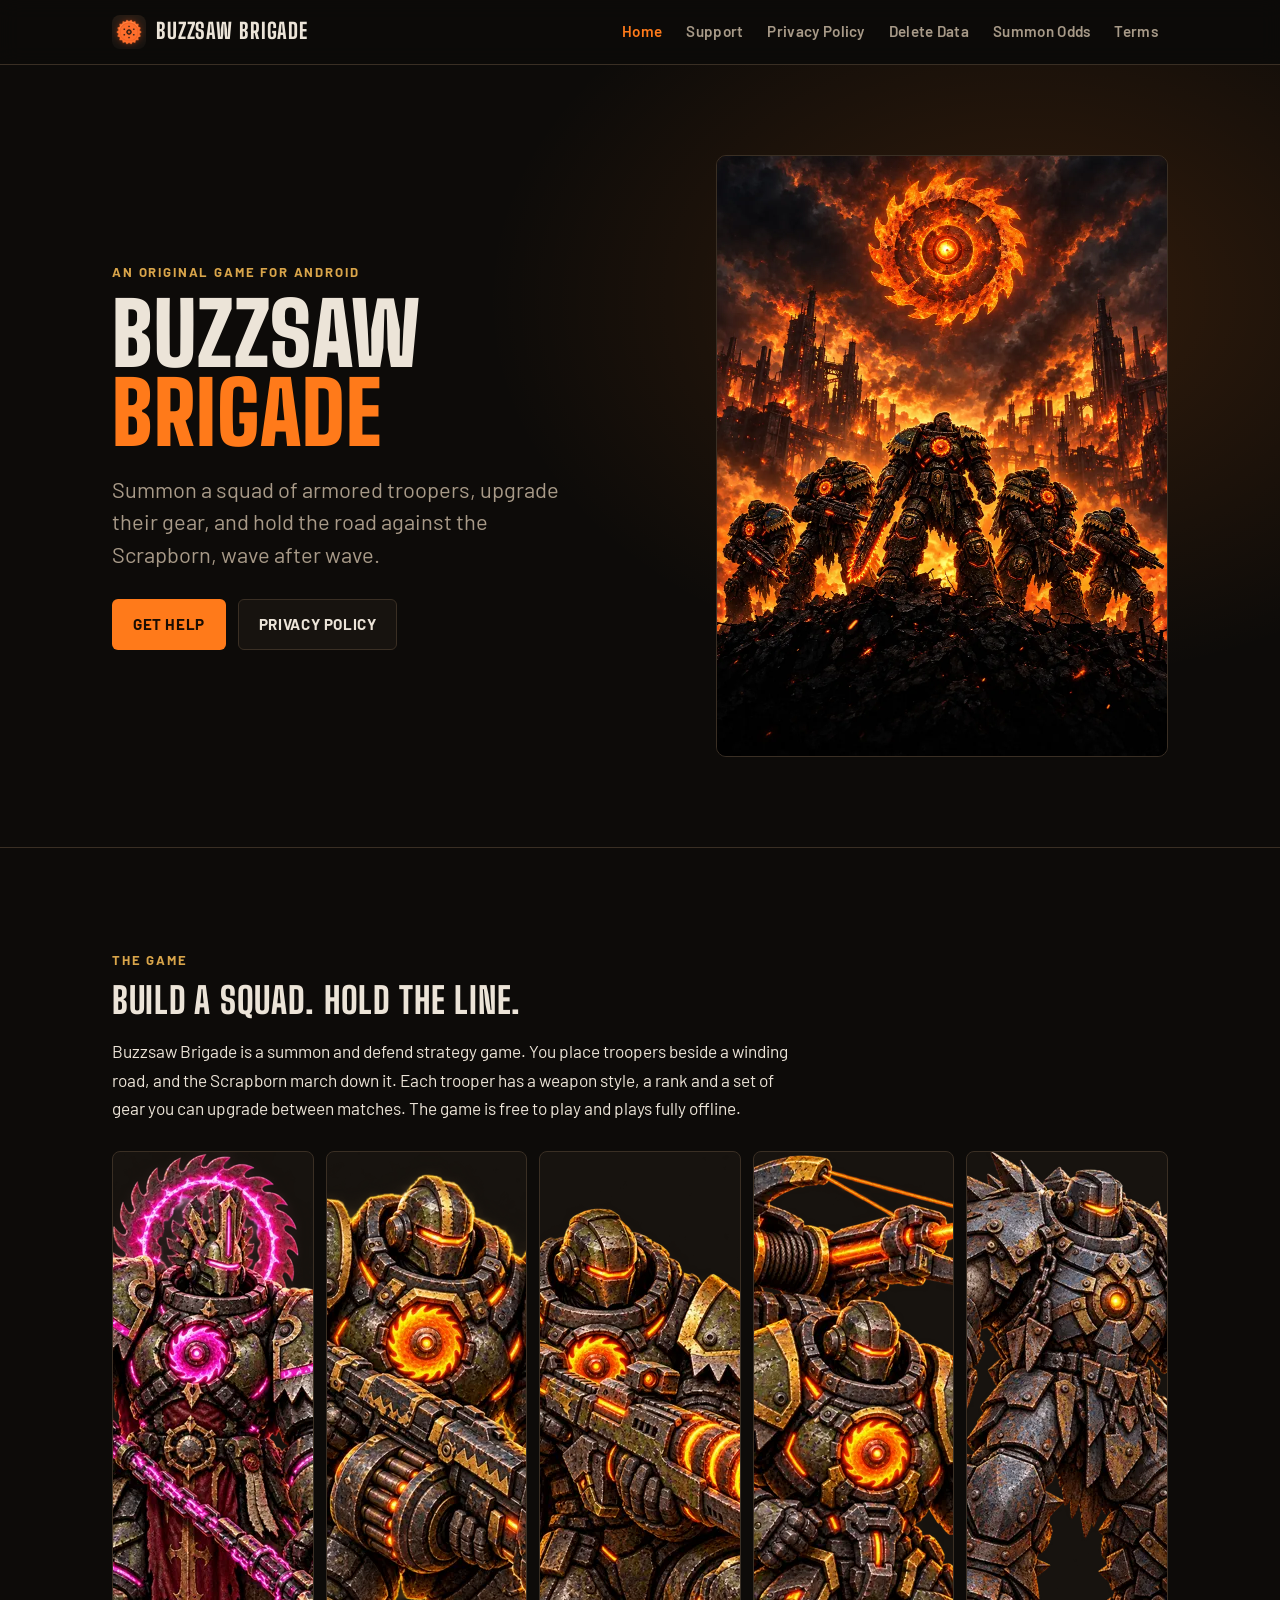
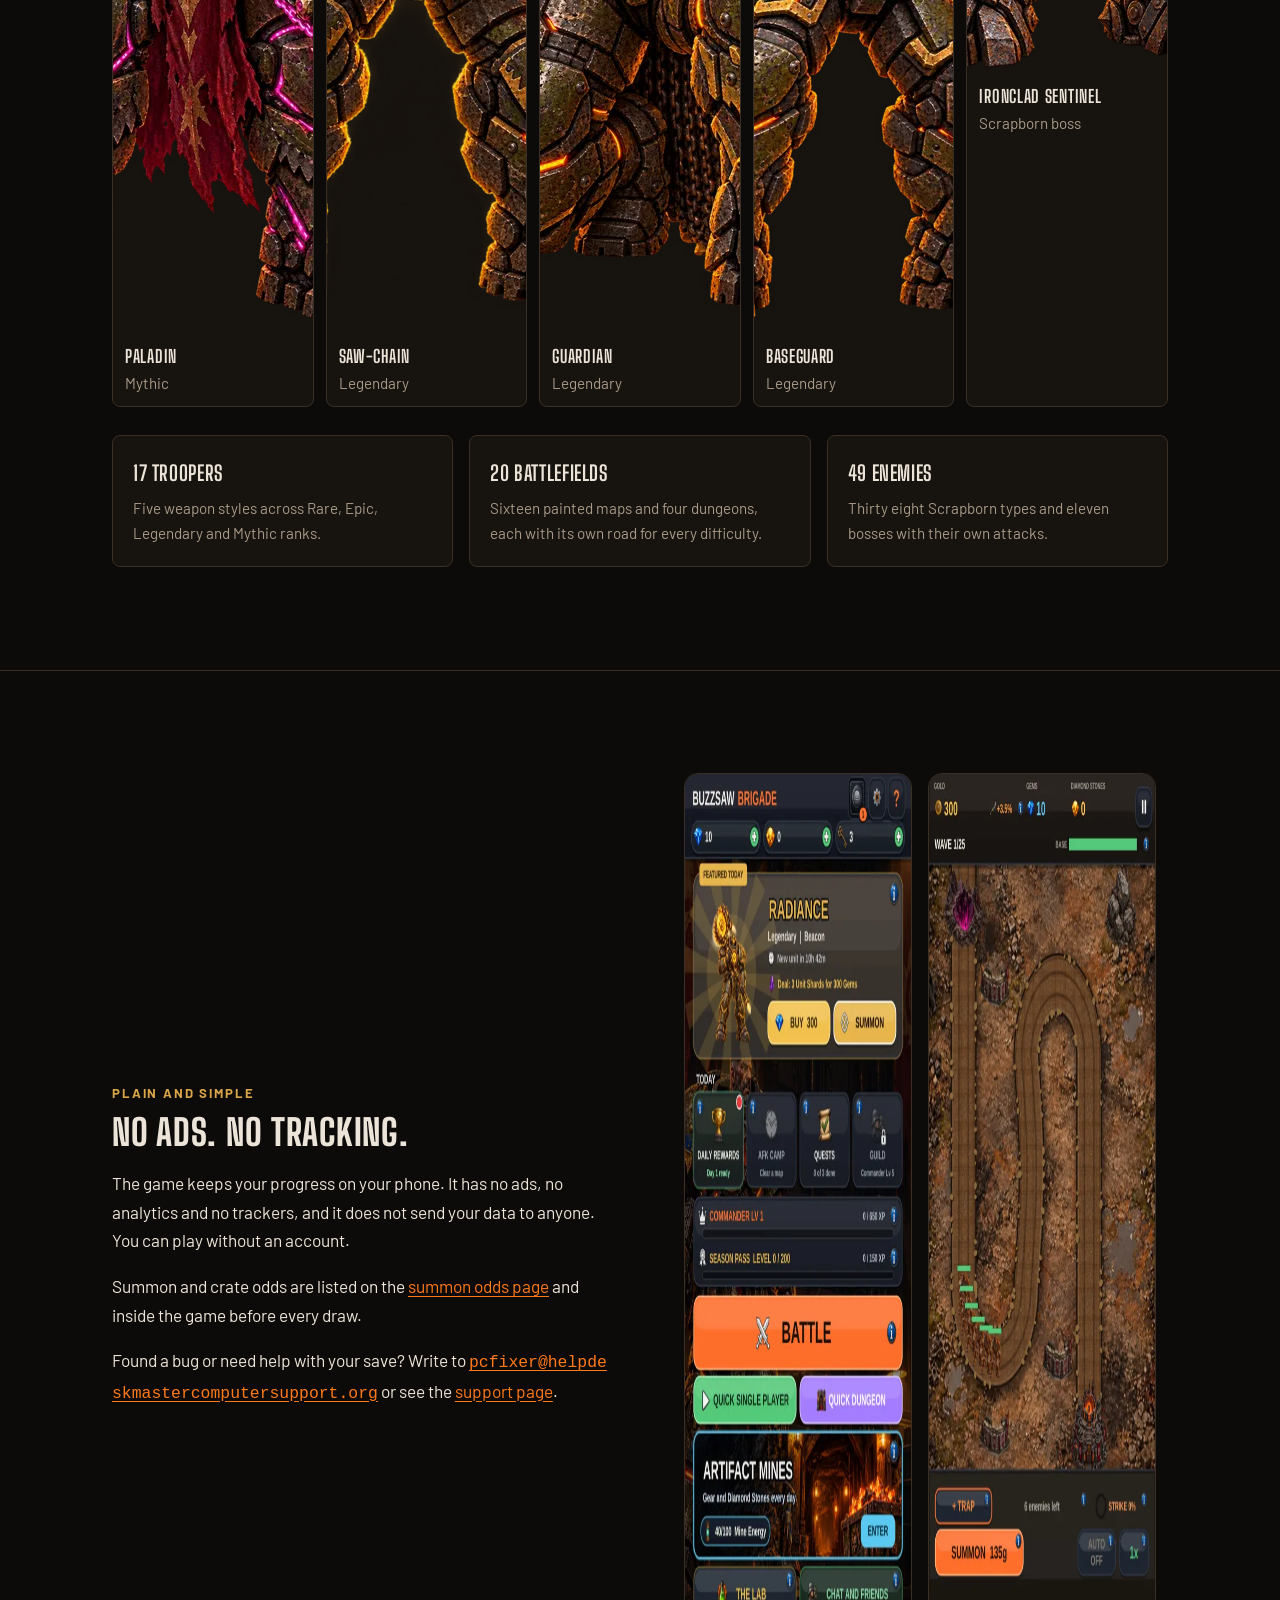
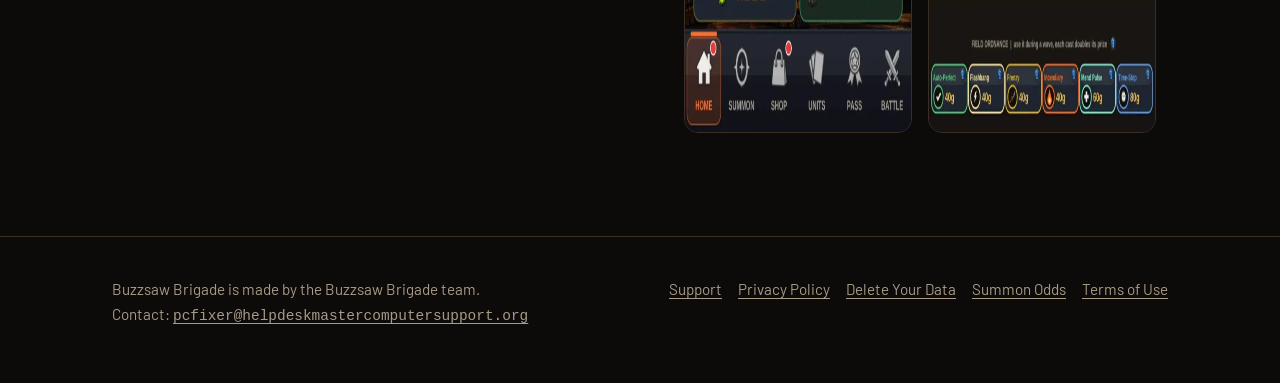
==== index.html @ cee706b9 "Buzzsaw Brigade website" ====
<!doctype html>
<html lang="en">
<head>
<meta charset="utf-8">
<meta name="viewport" content="width=device-width, initial-scale=1">
<title>Buzzsaw Brigade | Official site</title>
<meta name="description" content="Buzzsaw Brigade is a summon and defend strategy game for Android. Get help, read the privacy policy, and contact the developer.">
<link rel="canonical" href="https://buzzsawbrigade.github.io/">
<meta property="og:title" content="Buzzsaw Brigade | Official site">
<meta property="og:description" content="Buzzsaw Brigade is a summon and defend strategy game for Android. Get help, read the privacy policy, and contact the developer.">
<meta property="og:type" content="website">
<meta property="og:url" content="https://buzzsawbrigade.github.io/">
<meta property="og:image" content="https://buzzsawbrigade.github.io/img/og.jpg">
<meta name="theme-color" content="#0d0b09">
<link rel="icon" type="image/png" href="favicon.png">
<link rel="preconnect" href="https://fonts.googleapis.com">
<link rel="preconnect" href="https://fonts.gstatic.com" crossorigin>
<link href="https://fonts.googleapis.com/css2?family=Barlow:wght@400;600;700&family=Big+Shoulders+Display:wght@800;900&display=swap" rel="stylesheet">
<link rel="stylesheet" href="style.css">
</head>
<body>
<a class="skip" href="#main">Skip to content</a>
<header class="site-header">
  <div class="wrap">
    <a class="brand" href="index.html"><img src="img/icon-192.png" alt="" width="34" height="34"><span>Buzzsaw Brigade</span></a>
    <button class="menu-btn" type="button" aria-expanded="false" aria-controls="nav">Menu</button>
    <nav class="nav" id="nav" aria-label="Main"><a href="index.html" aria-current="page">Home</a><a href="support.html">Support</a><a href="privacy.html">Privacy Policy</a><a href="delete-data.html">Delete Data</a><a href="odds.html">Summon Odds</a><a href="terms.html">Terms</a></nav>
  </div>
</header>
<main id="main">
<section class="hero">
  <div class="wrap hero-grid">
    <div>
      <p class="kicker">An original game for Android</p>
      <h1>Buzzsaw <em>Brigade</em></h1>
      <p class="lead">Summon a squad of armored troopers, upgrade their gear, and hold the road against the Scrapborn, wave after wave.</p>
      <div class="btns">
        <a class="btn btn-primary" href="support.html">Get help</a>
        <a class="btn btn-ghost" href="privacy.html">Privacy policy</a>
      </div>
    </div>
    <div class="hero-art"><img src="img/hero.webp" alt="A squad of armored troopers stands on a ridge in front of a burning city under a glowing sawblade sun" width="900" height="1350" fetchpriority="high"></div>
  </div>
</section>

<section class="block">
  <div class="wrap">
    <p class="kicker">The game</p>
    <h2>Build a squad. Hold the line.</h2>
    <p class="prose">Buzzsaw Brigade is a summon and defend strategy game. You place troopers beside a winding road, and the Scrapborn march down it. Each trooper has a weapon style, a rank and a set of gear you can upgrade between matches. The game is free to play and plays fully offline.</p>
    <div class="roster">
      <figure><img src="img/unit-paladin.webp" alt="Paladin, a mythic trooper in ornate armor holding a glowing pink saw glaive" width="520" height="780" loading="lazy"><figcaption><b>Paladin</b>Mythic</figcaption></figure>
      <figure><img src="img/unit-sawchain.webp" alt="Saw-Chain, a legendary trooper with a heavy saw cannon" width="520" height="780" loading="lazy"><figcaption><b>Saw-Chain</b>Legendary</figcaption></figure>
      <figure><img src="img/unit-guardian.webp" alt="Guardian, a legendary trooper with a long rifle" width="520" height="780" loading="lazy"><figcaption><b>Guardian</b>Legendary</figcaption></figure>
      <figure><img src="img/unit-baseguard.webp" alt="Baseguard, a legendary trooper with a tower shield" width="520" height="780" loading="lazy"><figcaption><b>Baseguard</b>Legendary</figcaption></figure>
      <figure><img src="img/boss-ironclad.webp" alt="Ironclad Sentinel, a hulking scrap metal boss with a cannon arm" width="520" height="520" loading="lazy"><figcaption><b>Ironclad Sentinel</b>Scrapborn boss</figcaption></figure>
    </div>
    <div class="facts">
      <div class="fact"><b>17 troopers</b><p>Five weapon styles across Rare, Epic, Legendary and Mythic ranks.</p></div>
      <div class="fact"><b>20 battlefields</b><p>Sixteen painted maps and four dungeons, each with its own road for every difficulty.</p></div>
      <div class="fact"><b>49 enemies</b><p>Thirty eight Scrapborn types and eleven bosses with their own attacks.</p></div>
    </div>
  </div>
</section>

<section class="block">
  <div class="wrap split">
    <div>
      <p class="kicker">Plain and simple</p>
      <h2>No ads. No tracking.</h2>
      <p>The game keeps your progress on your phone. It has no ads, no analytics and no trackers, and it does not send your data to anyone. You can play without an account.</p>
      <p>Summon and crate odds are listed on the <a href="odds.html">summon odds page</a> and inside the game before every draw.</p>
      <p>Found a bug or need help with your save? Write to <a class="email" href="mailto:pcfixer@helpdeskmastercomputersupport.org">pcfixer@helpdeskmastercomputersupport.org</a> or see the <a href="support.html">support page</a>.</p>
    </div>
    <div class="shots">
      <img src="img/shot-hub.webp" alt="The Buzzsaw Brigade home screen with the featured trooper and the battle button" width="540" height="960">
      <img src="img/shot-battle.webp" alt="The Foundry map, a winding road through a scorched factory yard" width="540" height="960">
    </div>
  </div>
</section>
</main>
<footer class="site-footer">
  <div class="wrap">
    <div>Buzzsaw Brigade is made by the Buzzsaw Brigade team.<br>Contact: <a class="email" href="mailto:pcfixer@helpdeskmastercomputersupport.org">pcfixer@helpdeskmastercomputersupport.org</a></div>
    <nav aria-label="Footer">
      <a href="support.html">Support</a>
      <a href="privacy.html">Privacy Policy</a>
      <a href="delete-data.html">Delete Your Data</a>
      <a href="odds.html">Summon Odds</a>
      <a href="terms.html">Terms of Use</a>
    </nav>
  </div>
</footer>
<script>
  (function () {
    var b = document.querySelector(".menu-btn"), n = document.getElementById("nav");
    if (!b || !n) return;
    b.addEventListener("click", function () {
      var open = n.classList.toggle("open");
      b.setAttribute("aria-expanded", open ? "true" : "false");
    });
  })();
</script>
</body>
</html>
---- style.css ----
:root {
  --bg: #0d0b09;
  --surface: #17130f;
  --surface-2: #1f1a14;
  --line: #3a2f24;
  --text: #ece4d8;
  --muted: #a89a88;
  --accent: #ff7a1a;
  --accent-ink: #1a0d03;
  --brass: #d9a54a;
  --danger: #ff6b5b;
  --radius: 6px;
  --max: 1120px;
  --prose: 68ch;
  --font-display: "Big Shoulders Display", "Oswald", Impact, sans-serif;
  --font-body: "Barlow", "Segoe UI", system-ui, sans-serif;
  --text-xs: clamp(0.75rem, 0.72rem + 0.15vw, 0.82rem);
  --text-sm: clamp(0.875rem, 0.85rem + 0.15vw, 0.95rem);
  --text-base: clamp(1rem, 0.97rem + 0.15vw, 1.08rem);
  --text-lg: clamp(1.15rem, 1.05rem + 0.4vw, 1.4rem);
  --text-xl: clamp(1.6rem, 1.3rem + 1.2vw, 2.3rem);
  --text-hero: clamp(2.8rem, 1.8rem + 4.5vw, 5.6rem);
}

* { box-sizing: border-box; }
html { -webkit-text-size-adjust: 100%; }
body {
  margin: 0;
  background: var(--bg);
  color: var(--text);
  font-family: var(--font-body);
  font-size: var(--text-base);
  line-height: 1.65;
}
img { max-width: 100%; display: block; }
a { color: var(--accent); text-underline-offset: 3px; }
a:hover { color: #ffa25c; }
:focus-visible { outline: 2px solid var(--brass); outline-offset: 3px; }

.skip { position: absolute; left: -9999px; }
.skip:focus { left: 12px; top: 12px; background: var(--accent); color: var(--accent-ink); padding: 8px 12px; z-index: 99; }

.wrap { max-width: var(--max); margin: 0 auto; padding: 0 clamp(16px, 4vw, 32px); }

/* header */
.site-header {
  position: sticky; top: 0; z-index: 50;
  background: rgba(13, 11, 9, 0.92);
  backdrop-filter: blur(10px);
  border-bottom: 1px solid var(--line);
}
.site-header .wrap { display: flex; align-items: center; justify-content: space-between; gap: 16px; min-height: 64px; }
.brand { display: flex; align-items: center; gap: 10px; color: var(--text); text-decoration: none; }
.brand img { width: 34px; height: 34px; border-radius: 8px; }
.brand span { font-family: var(--font-display); font-weight: 800; font-size: 1.35rem; letter-spacing: 0.04em; text-transform: uppercase; }
.nav { display: flex; gap: 4px; flex-wrap: wrap; }
.nav a {
  color: var(--muted); text-decoration: none; font-size: var(--text-sm); font-weight: 600;
  padding: 8px 10px; border-radius: var(--radius); letter-spacing: 0.02em;
}
.nav a:hover { color: var(--text); background: var(--surface-2); }
.nav a[aria-current="page"] { color: var(--accent); }
.menu-btn { display: none; }

@media (max-width: 820px) {
  .menu-btn {
    display: inline-flex; align-items: center; gap: 6px;
    background: var(--surface-2); color: var(--text); border: 1px solid var(--line);
    border-radius: var(--radius); padding: 8px 12px; font: 600 var(--text-sm) var(--font-body); cursor: pointer;
  }
  .nav {
    display: none; position: absolute; left: 0; right: 0; top: 64px;
    flex-direction: column; background: var(--surface); border-bottom: 1px solid var(--line); padding: 8px 16px 16px;
  }
  .nav.open { display: flex; }
  .nav a { padding: 12px 8px; font-size: var(--text-base); }
}

/* hero */
.hero { position: relative; overflow: hidden; border-bottom: 1px solid var(--line); }
.hero-grid { display: grid; grid-template-columns: 1.1fr 0.9fr; gap: clamp(24px, 4vw, 56px); align-items: center; padding-block: clamp(40px, 7vw, 96px); }
.hero h1 {
  font-family: var(--font-display); font-weight: 900; font-size: var(--text-hero);
  line-height: 0.92; letter-spacing: 0.01em; text-transform: uppercase; margin: 0 0 20px;
}
.hero h1 em { font-style: normal; color: var(--accent); }
.hero p.lead { color: var(--muted); font-size: var(--text-lg); max-width: 40ch; margin: 0 0 28px; line-height: 1.5; }
.hero-art { position: relative; border-radius: 10px; overflow: hidden; border: 1px solid var(--line); aspect-ratio: 3 / 4; }
.hero-art img { width: 100%; height: 100%; object-fit: cover; object-position: 50% 30%; }
.hero::before {
  content: ""; position: absolute; inset: 0;
  background: radial-gradient(60% 70% at 80% 30%, rgba(255, 122, 26, 0.16), transparent 70%);
  pointer-events: none;
}
@media (max-width: 820px) {
  .hero-grid { grid-template-columns: 1fr; }
  .hero-art { aspect-ratio: 4 / 3; }
}

.btns { display: flex; gap: 12px; flex-wrap: wrap; }
.btn {
  display: inline-flex; align-items: center; justify-content: center; gap: 8px;
  padding: 12px 20px; border-radius: var(--radius); font-weight: 700; font-size: var(--text-sm);
  letter-spacing: 0.04em; text-transform: uppercase; text-decoration: none; border: 1px solid transparent;
}
.btn-primary { background: var(--accent); color: var(--accent-ink); }
.btn-primary:hover { background: #ff9440; color: var(--accent-ink); }
.btn-ghost { border-color: var(--line); color: var(--text); background: var(--surface); }
.btn-ghost:hover { border-color: var(--brass); color: var(--text); }

/* sections */
section.block { padding: clamp(48px, 8vw, 104px) 0; border-bottom: 1px solid var(--line); }
.kicker { font-size: var(--text-xs); color: var(--brass); font-weight: 700; letter-spacing: 0.14em; text-transform: uppercase; margin: 0 0 10px; }
h2 { font-family: var(--font-display); font-weight: 800; font-size: var(--text-xl); line-height: 1.05; text-transform: uppercase; letter-spacing: 0.02em; margin: 0 0 16px; }
h3 { font-size: var(--text-lg); line-height: 1.3; margin: 28px 0 8px; }

.split { display: grid; grid-template-columns: 1fr 1fr; gap: clamp(24px, 5vw, 64px); align-items: center; }
@media (max-width: 820px) { .split { grid-template-columns: 1fr; } }

.roster { display: grid; grid-template-columns: repeat(5, 1fr); gap: 12px; margin-top: 28px; }
.roster figure { margin: 0; background: var(--surface); border: 1px solid var(--line); border-radius: 8px; overflow: hidden; }
.roster img { width: 100%; aspect-ratio: 3 / 4; object-fit: cover; object-position: top; }
.roster figcaption { padding: 10px 12px; font-size: var(--text-sm); color: var(--muted); }
.roster figcaption b { display: block; color: var(--text); font-family: var(--font-display); font-size: 1.1rem; letter-spacing: 0.04em; text-transform: uppercase; }
@media (max-width: 900px) { .roster { grid-template-columns: repeat(3, 1fr); } }
@media (max-width: 520px) { .roster { grid-template-columns: repeat(2, 1fr); } }

.facts { display: grid; grid-template-columns: repeat(3, 1fr); gap: 16px; margin-top: 28px; }
.fact { background: var(--surface); border: 1px solid var(--line); border-radius: 8px; padding: 20px; }
.fact b { display: block; font-family: var(--font-display); font-size: 1.3rem; text-transform: uppercase; letter-spacing: 0.03em; margin-bottom: 6px; }
.fact p { margin: 0; color: var(--muted); font-size: var(--text-sm); }
@media (max-width: 820px) { .facts { grid-template-columns: 1fr; } }

.shots { display: flex; gap: 16px; justify-content: center; }
.shots img { width: min(46%, 260px); border-radius: 14px; border: 1px solid var(--line); }

/* document pages */
.page-head { padding: clamp(40px, 6vw, 72px) 0 24px; border-bottom: 1px solid var(--line);
  background: linear-gradient(180deg, rgba(255,122,26,0.07), transparent 80%); }
.page-head h1 { font-family: var(--font-display); font-weight: 900; font-size: clamp(2.2rem, 1.6rem + 2.6vw, 3.6rem); line-height: 1; text-transform: uppercase; margin: 0 0 12px; }
.page-head p { color: var(--muted); margin: 0; max-width: var(--prose); }

.doc { display: grid; grid-template-columns: 220px 1fr; gap: clamp(24px, 5vw, 64px); padding-block: 40px 80px; }
.toc { position: sticky; top: 88px; align-self: start; font-size: var(--text-sm); }
.toc p { color: var(--brass); font-weight: 700; letter-spacing: 0.12em; text-transform: uppercase; font-size: var(--text-xs); margin: 0 0 8px; }
.toc a { display: block; color: var(--muted); text-decoration: none; padding: 5px 0; border-left: 2px solid var(--line); padding-left: 12px; }
.toc a:hover { color: var(--text); border-color: var(--accent); }
.prose { max-width: var(--prose); }
.prose h2 { font-size: clamp(1.35rem, 1.2rem + 0.7vw, 1.8rem); margin-top: 44px; scroll-margin-top: 88px; }
.prose h2:first-child { margin-top: 0; }
.prose li { margin: 6px 0; }
.prose table { width: 100%; border-collapse: collapse; margin: 16px 0; font-size: var(--text-sm); }
.prose th, .prose td { text-align: left; padding: 10px 12px; border-bottom: 1px solid var(--line); vertical-align: top; }
.prose th { color: var(--brass); font-weight: 700; text-transform: uppercase; font-size: var(--text-xs); letter-spacing: 0.08em; }
.prose td.num { font-variant-numeric: tabular-nums; }
@media (max-width: 820px) {
  .doc { grid-template-columns: 1fr; }
  .toc { position: static; }
}

.callout { background: var(--surface); border: 1px solid var(--line); border-left: 3px solid var(--accent); border-radius: var(--radius); padding: 16px 20px; margin: 20px 0; }
.callout p { margin: 0; }
.callout p + p { margin-top: 8px; }

.cards { display: grid; grid-template-columns: repeat(2, 1fr); gap: 16px; margin: 20px 0; }
.card { background: var(--surface); border: 1px solid var(--line); border-radius: 8px; padding: 20px; }
.card h3 { margin-top: 0; }
.card p { color: var(--muted); margin: 0 0 14px; font-size: var(--text-sm); }
@media (max-width: 640px) { .cards { grid-template-columns: 1fr; } }

details { background: var(--surface); border: 1px solid var(--line); border-radius: var(--radius); margin: 10px 0; }
summary { cursor: pointer; padding: 14px 18px; font-weight: 700; list-style: none; }
summary::-webkit-details-marker { display: none; }
summary::after { content: "+"; float: right; color: var(--accent); font-weight: 800; }
details[open] summary::after { content: "\2212"; }
details > div { padding: 0 18px 16px; color: var(--muted); }
details > div p { margin: 0 0 8px; }

.email { font-family: ui-monospace, Menlo, Consolas, monospace; font-size: 0.95em; word-break: break-all; }

/* footer */
.site-footer { padding: 40px 0 56px; color: var(--muted); font-size: var(--text-sm); }
.site-footer .wrap { display: flex; flex-wrap: wrap; justify-content: space-between; gap: 24px; }
.site-footer nav { display: flex; flex-wrap: wrap; gap: 16px; }
.site-footer a { color: var(--muted); }
.site-footer a:hover { color: var(--text); }
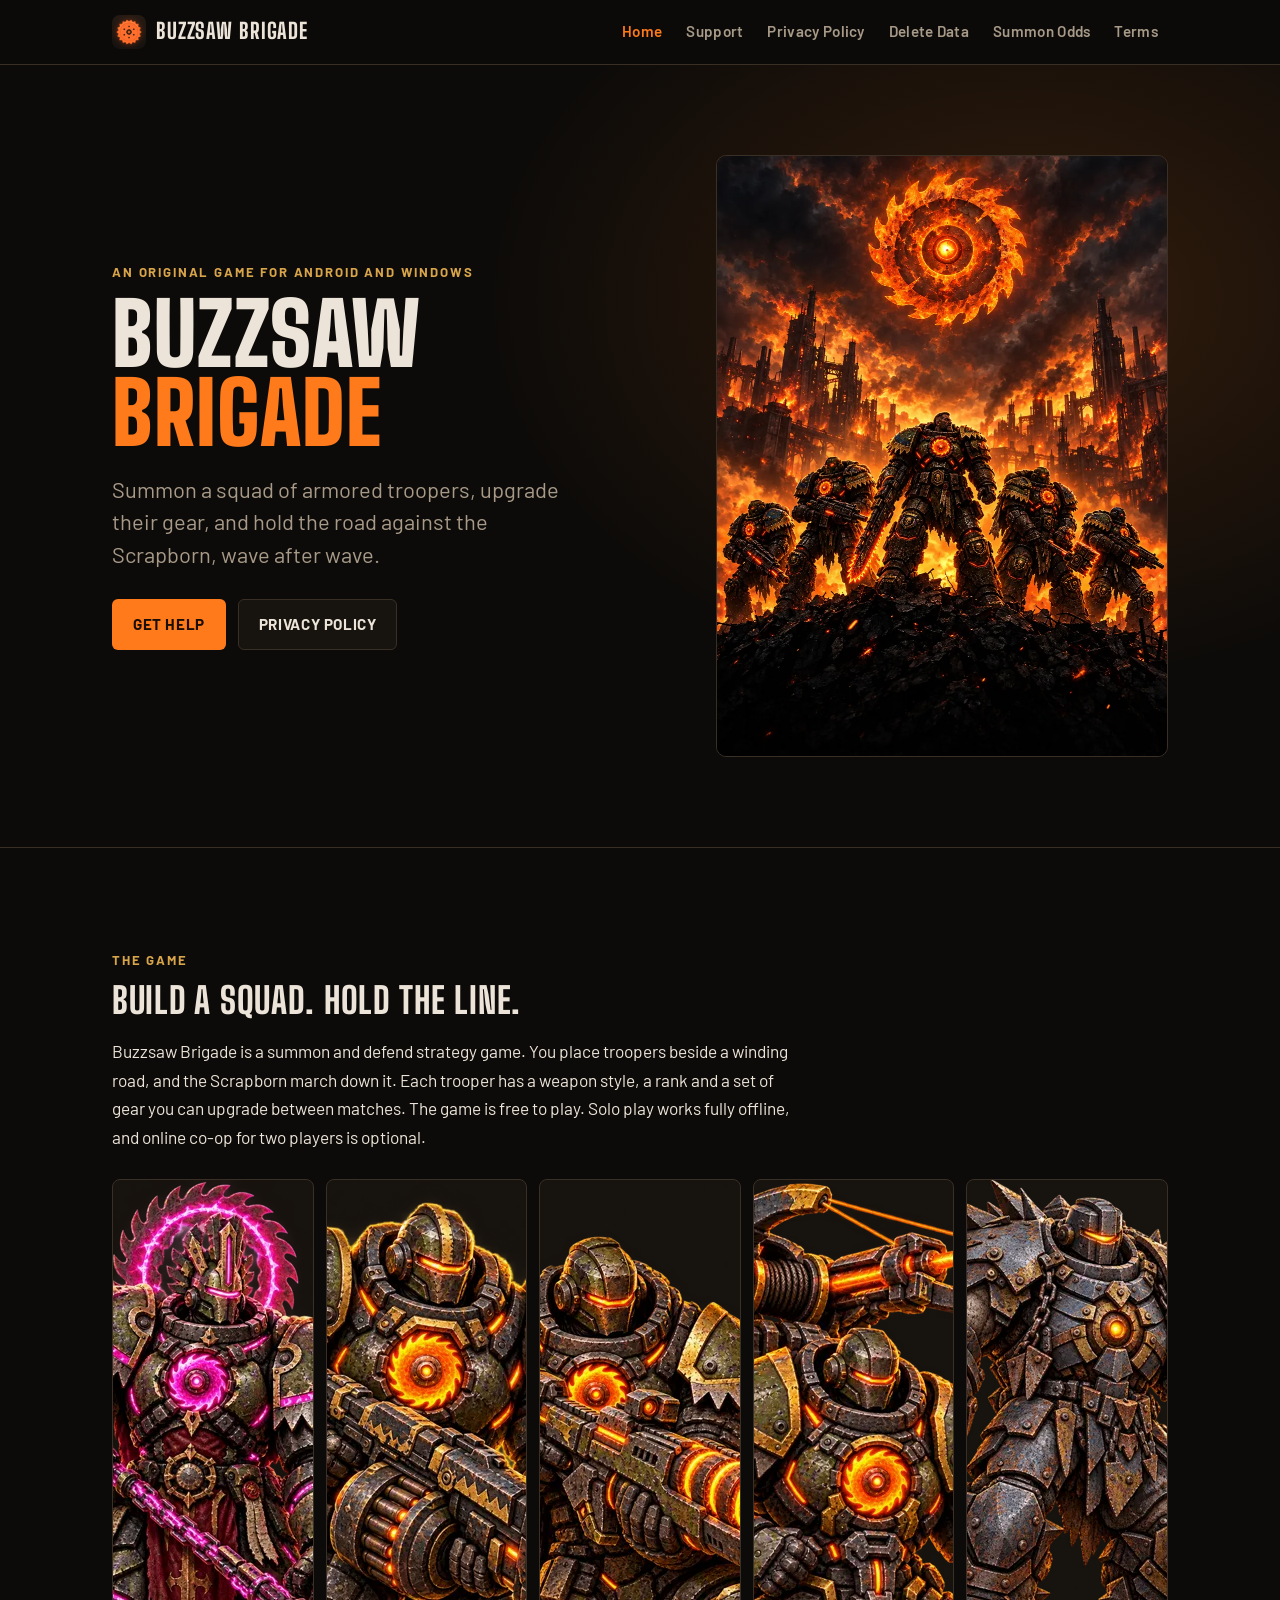
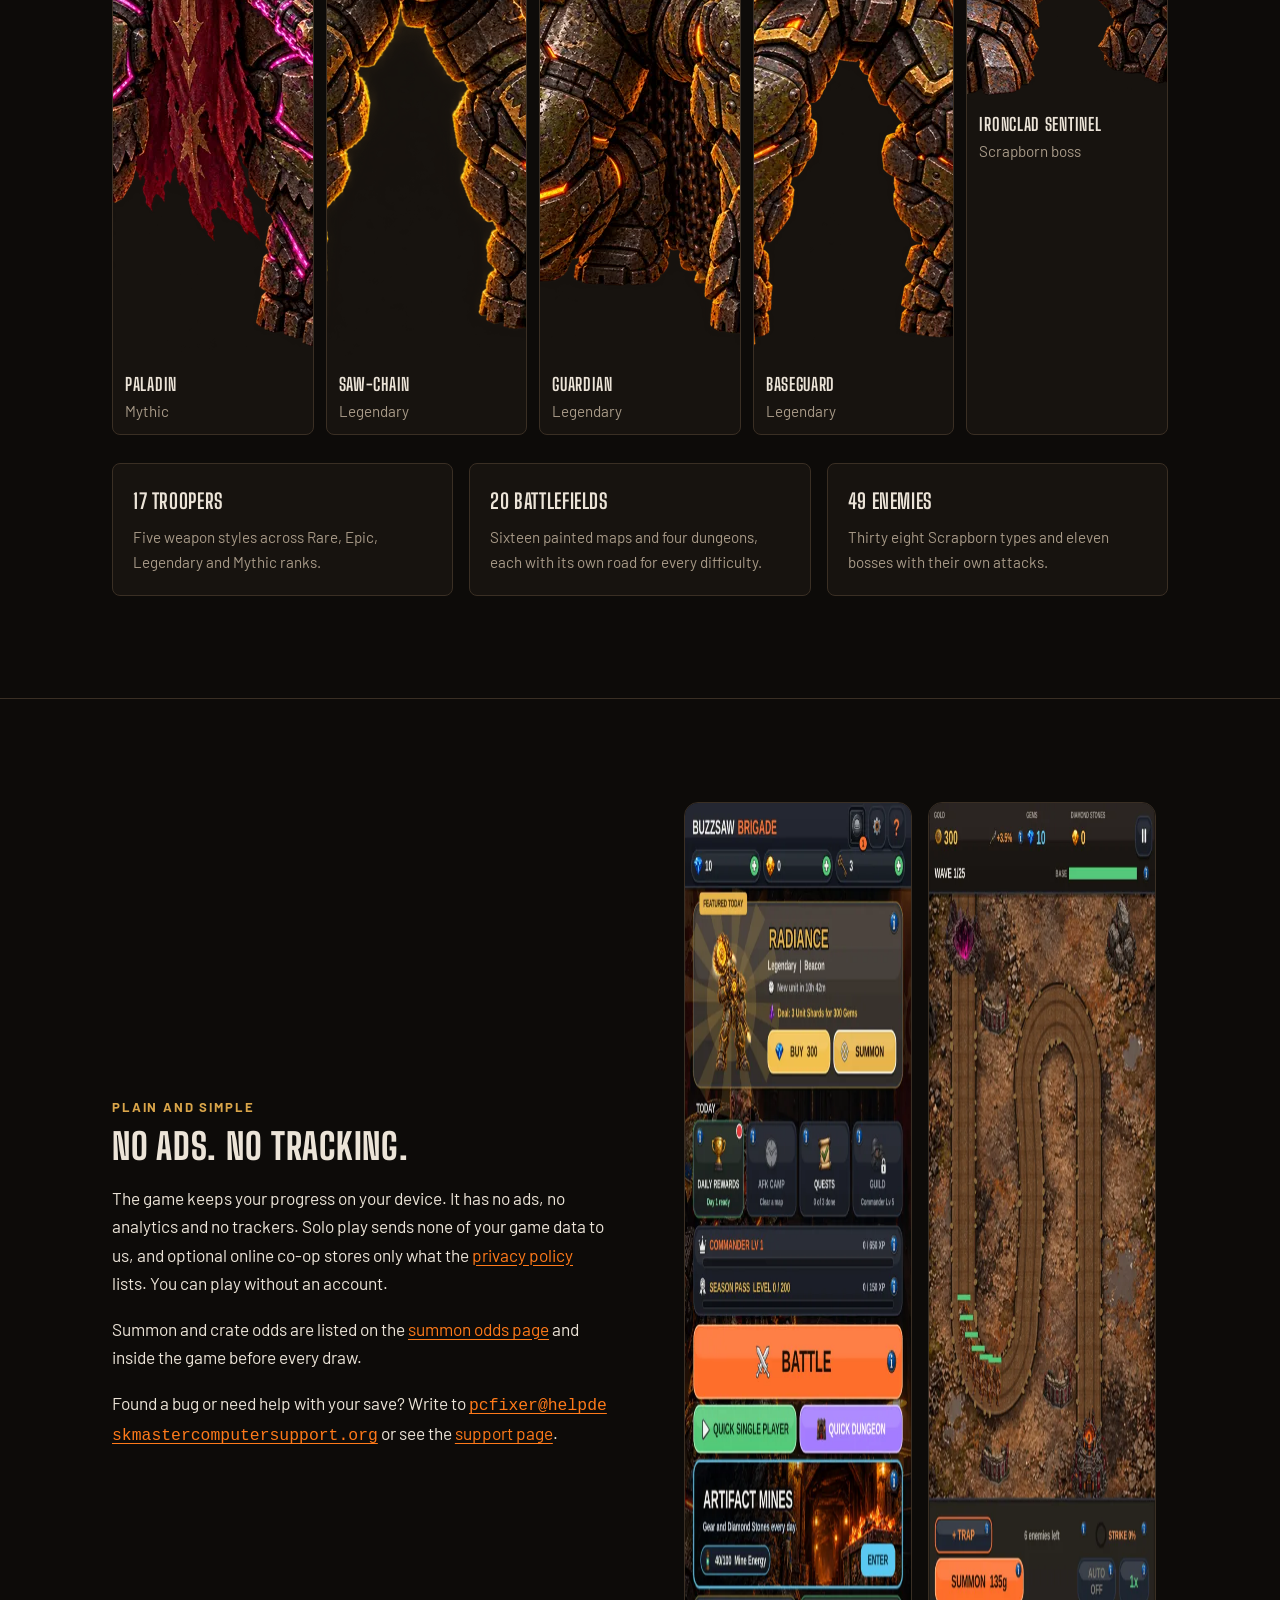
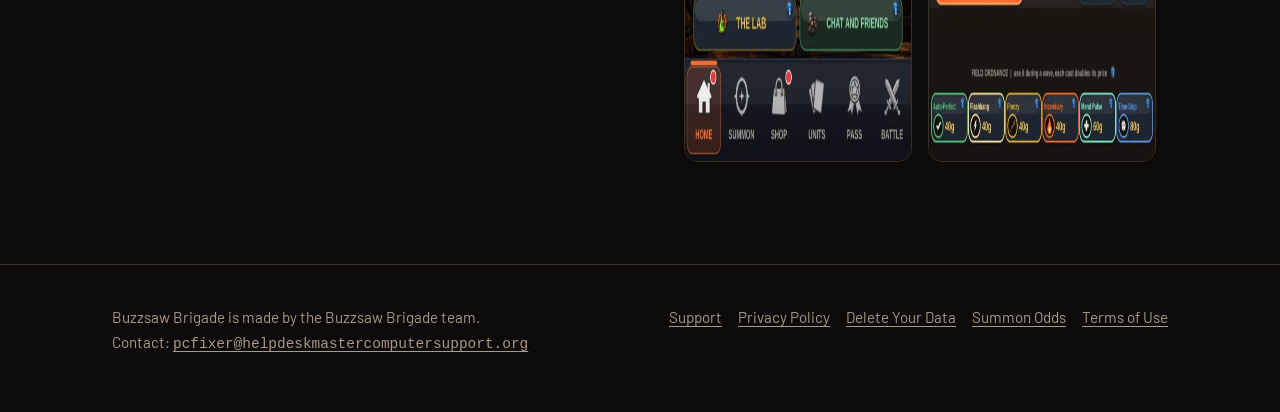
==== commit 4436ff56: "Privacy policy, terms and support for online co-op and the Windows version The policy said the game " ====
--- a/index.html
+++ b/index.html
@@ -31,7 +31,7 @@
 <section class="hero">
   <div class="wrap hero-grid">
     <div>
-      <p class="kicker">An original game for Android</p>
+      <p class="kicker">An original game for Android and Windows</p>
       <h1>Buzzsaw <em>Brigade</em></h1>
       <p class="lead">Summon a squad of armored troopers, upgrade their gear, and hold the road against the Scrapborn, wave after wave.</p>
       <div class="btns">
@@ -47,7 +47,7 @@
   <div class="wrap">
     <p class="kicker">The game</p>
     <h2>Build a squad. Hold the line.</h2>
-    <p class="prose">Buzzsaw Brigade is a summon and defend strategy game. You place troopers beside a winding road, and the Scrapborn march down it. Each trooper has a weapon style, a rank and a set of gear you can upgrade between matches. The game is free to play and plays fully offline.</p>
+    <p class="prose">Buzzsaw Brigade is a summon and defend strategy game. You place troopers beside a winding road, and the Scrapborn march down it. Each trooper has a weapon style, a rank and a set of gear you can upgrade between matches. The game is free to play. Solo play works fully offline, and online co-op for two players is optional.</p>
     <div class="roster">
       <figure><img src="img/unit-paladin.webp" alt="Paladin, a mythic trooper in ornate armor holding a glowing pink saw glaive" width="520" height="780" loading="lazy"><figcaption><b>Paladin</b>Mythic</figcaption></figure>
       <figure><img src="img/unit-sawchain.webp" alt="Saw-Chain, a legendary trooper with a heavy saw cannon" width="520" height="780" loading="lazy"><figcaption><b>Saw-Chain</b>Legendary</figcaption></figure>
@@ -68,7 +68,7 @@
     <div>
       <p class="kicker">Plain and simple</p>
       <h2>No ads. No tracking.</h2>
-      <p>The game keeps your progress on your phone. It has no ads, no analytics and no trackers, and it does not send your data to anyone. You can play without an account.</p>
+      <p>The game keeps your progress on your device. It has no ads, no analytics and no trackers. Solo play sends none of your game data to us, and optional online co-op stores only what the <a href="privacy.html#online">privacy policy</a> lists. You can play without an account.</p>
       <p>Summon and crate odds are listed on the <a href="odds.html">summon odds page</a> and inside the game before every draw.</p>
       <p>Found a bug or need help with your save? Write to <a class="email" href="mailto:pcfixer@helpdeskmastercomputersupport.org">pcfixer@helpdeskmastercomputersupport.org</a> or see the <a href="support.html">support page</a>.</p>
     </div>
